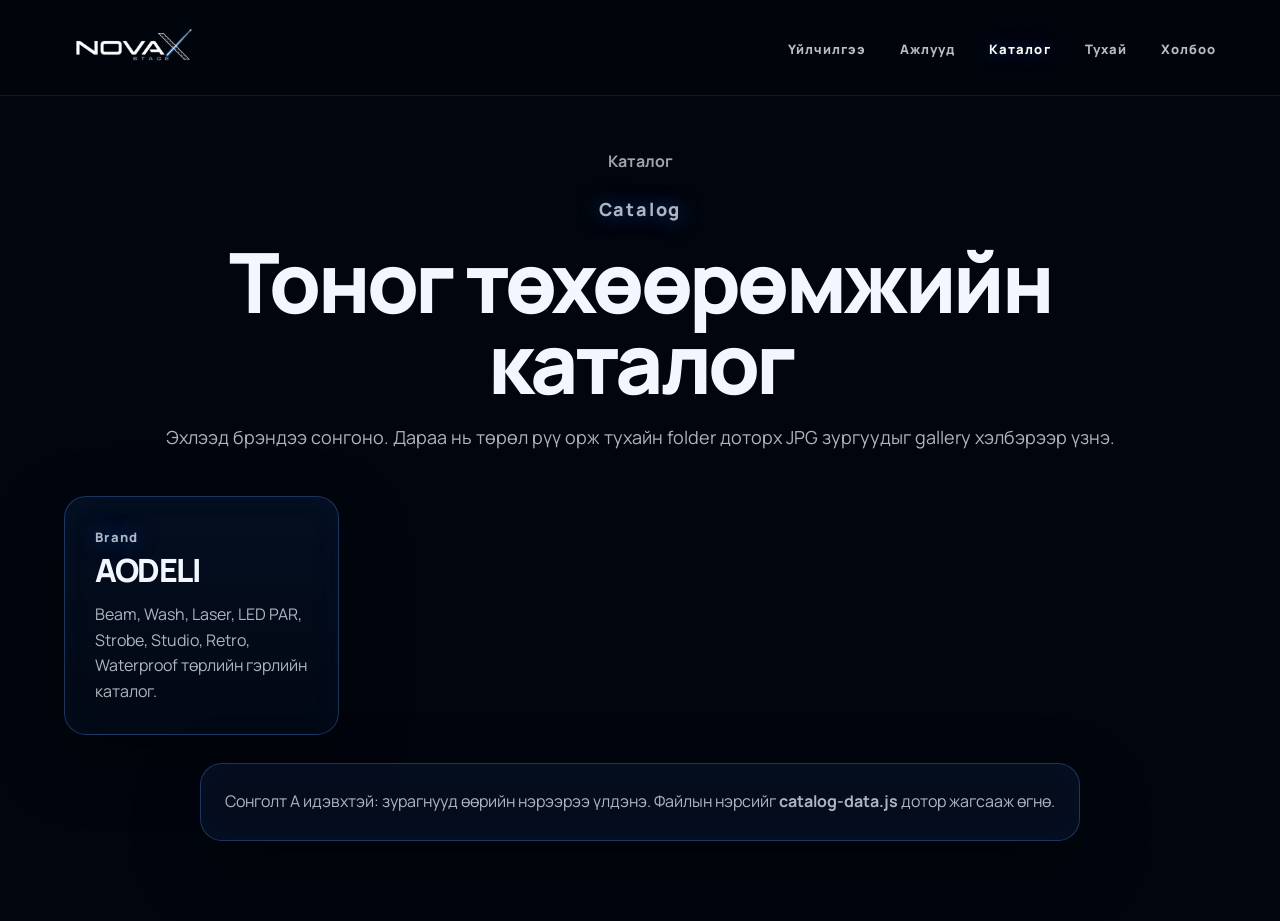
==== catalog.html @ 00e773fb "zasvar" ====
<!DOCTYPE html>
<html lang="mn">
<head>
  <meta charset="UTF-8" />
  <meta name="viewport" content="width=device-width, initial-scale=1.0" />
  <meta name="description" content="NOVAX STAGE тоног төхөөрөмжийн каталог." />
  <title>NOVAX STAGE – Каталог</title>
  <link rel="icon" href="favicon.ico" />
  <link rel="preconnect" href="https://fonts.googleapis.com">
  <link rel="preconnect" href="https://fonts.gstatic.com" crossorigin>
  <link href="https://fonts.googleapis.com/css2?family=Manrope:wght@300;400;500;600;700;800&display=swap" rel="stylesheet">
  <link rel="stylesheet" href="style.css" />
</head>
<body>
  <div class="progress" id="progress"></div>

  <nav class="navbar scrolled" id="navbar">
    <a href="index.html#home" class="brand" aria-label="NOVAX home">
      <img src="novax-logo.png" alt="NOVAX STAGE logo">
    </a>

    <ul class="nav-links" id="navLinks">
      <li><a href="index.html#services">Үйлчилгээ</a></li>
      <li><a href="index.html#projects">Ажлууд</a></li>
      <li><a class="active" href="catalog.html">Каталог</a></li>
      <li><a href="index.html#about">Тухай</a></li>
      <li><a href="index.html#contact">Холбоо</a></li>
    </ul>

    <button class="nav-toggle" id="navToggle" aria-label="Menu" type="button">
      <span></span><span></span><span></span>
    </button>
  </nav>

  <main class="catalog-page">
    <div class="catalog-hero reveal">
      <div class="breadcrumb" id="breadcrumb"></div>
      <p class="eyebrow">Catalog</p>
      <h1 id="catalogTitle">Тоног төхөөрөмжийн каталог</h1>
      <p id="catalogSubtitle">Брэндээ сонгоод төрлөөр нь үзнэ үү. Зураг дээр дарахад томоор нээгдэж, баруун/зүүн сум дарахад дараагийн зураг харагдана.</p>
    </div>

    <section id="catalogContent"></section>
  </main>

  <div class="lightbox" id="lightbox" aria-hidden="true">
    <button class="lb-close" type="button" id="lbClose">×</button>
    <button class="lb-prev" type="button" id="lbPrev">‹</button>
    <img id="lbImage" src="" alt="Catalog image">
    <button class="lb-next" type="button" id="lbNext">›</button>
    <div class="lb-caption" id="lbCaption"></div>
  </div>

  <div class="modal" id="quoteModal" aria-hidden="true">
    <div class="modal-card">
      <button class="close" type="button" data-quote-close>×</button>
      <h3>Үнийн санал авах</h3>
      <p>Нэр, утас, имэйл болон сонирхож буй тоног төхөөрөмжийн мэдээллээ үлдээгээрэй.</p>
      <form id="quoteForm" action="https://formspree.io/f/mgorqynz" method="POST">
        <input name="name" placeholder="Таны нэр" required>
        <input name="phone" placeholder="Утасны дугаар" required>
        <input name="email" type="email" placeholder="Имэйл хаяг" required>
        <textarea name="message" placeholder="Сонирхож буй брэнд, төрөл, model эсвэл арга хэмжээний мэдээлэл..." required></textarea>
        <input type="hidden" name="_subject" value="NOVAX STAGE - Каталогийн үнийн санал">
        <button class="btn primary" type="submit">Илгээх</button>
      </form>
      <div class="success" id="quoteSuccess">
        <div class="success-icon">✓</div>
        <h3>Баярлалаа!</h3>
        <p>Таны хүсэлт амжилттай илгээгдлээ.</p>
        <button class="btn primary" type="button" data-quote-close>Хаах</button>
      </div>
    </div>
  </div>

<script src="main.js"></script>
<script src="catalog-data.js"></script>
<script src="catalog.js"></script>
</body>
</html>
---- style.css ----
:root{
  --bg:#01050d;
  --blue:#2f7dff;
  --cyan:#00b7ff;
  --text:#f2f7ff;
  --muted:rgba(242,247,255,.72);
  --panel:rgba(7,17,36,.72);
  --line:rgba(84,151,255,.30);
  --deep:rgba(1,5,13,.92);
}
*{box-sizing:border-box}
html{scroll-behavior:smooth}
body{margin:0;background:var(--bg);color:var(--text);font-family:"Manrope",Arial,sans-serif;overflow-x:hidden}
a{color:inherit}
button,input,textarea,a{font-family:"Manrope",Arial,sans-serif}
.progress{position:fixed;top:0;left:0;height:3px;width:0;background:linear-gradient(90deg,var(--blue),var(--cyan));z-index:9999;box-shadow:0 0 22px rgba(47,125,255,.7)}

.navbar{position:fixed;top:0;left:0;right:0;z-index:1000;height:96px;padding:0 5vw;display:flex;align-items:center;justify-content:space-between;background:rgba(1,5,13,.60);backdrop-filter:blur(18px);border-bottom:1px solid rgba(255,255,255,.08);transition:.32s ease}
.navbar.scrolled{background:rgba(1,5,13,.88)}
.brand{display:flex;align-items:center;text-decoration:none;flex-shrink:0}
.brand img{height:92px;width:auto;display:block;object-fit:contain}
.nav-links{display:flex;gap:34px;list-style:none;margin:0;padding:0;align-items:center}
.nav-links a{text-decoration:none;color:rgba(242,247,255,.76);letter-spacing:.08em;font-size:13px;font-weight:800;white-space:nowrap;transition:.2s}
.nav-links a:hover,.nav-links a.active{color:#fff;text-shadow:0 0 18px rgba(47,125,255,.55)}
.nav-toggle{display:none;border:0;background:none;padding:8px;cursor:pointer}
.nav-toggle span{display:block;width:30px;height:3px;background:#fff;margin:6px 0;border-radius:4px}

.hero{position:relative;min-height:100svh;padding:140px 5vw 180px;display:flex;align-items:center;justify-content:center;text-align:center;overflow:hidden;background:linear-gradient(180deg,rgba(1,5,13,.82),rgba(1,5,13,.36) 45%,rgba(1,5,13,.88)),url("hero-bg.png") center 52%/cover no-repeat}
.hero:before{content:"";position:absolute;inset:0;background:linear-gradient(90deg,rgba(0,0,0,.66),transparent 26%,transparent 74%,rgba(0,0,0,.66));z-index:1;pointer-events:none}
.hero-glow{position:absolute;left:50%;bottom:6%;width:58vw;height:26vw;transform:translateX(-50%);background:radial-gradient(ellipse,rgba(0,183,255,.33),transparent 68%);filter:blur(26px);animation:pulse 4s infinite ease-in-out;z-index:1}
@keyframes pulse{0%,100%{opacity:.55;transform:translateX(-50%) scale(.92)}50%{opacity:1;transform:translateX(-50%) scale(1.05)}}
.hero-content{position:relative;z-index:2;max-width:980px;width:100%;margin:0 auto;transform:translateY(-18px)}
.eyebrow{margin:0 0 16px;color:#65a7ff;letter-spacing:.10em;font-size:13px;font-weight:800;text-shadow:0 0 20px rgba(47,125,255,.62)}
h1,h2,h3{font-family:"Manrope",Arial,sans-serif;font-weight:800;margin:0;letter-spacing:-.045em}
.hero h1{font-size:clamp(42px,5.4vw,94px);line-height:1.06;max-width:920px;margin:0 auto;color:#f2f7ff;text-shadow:0 14px 46px rgba(0,0,0,.72),0 0 26px rgba(47,125,255,.18)}
.hero-sub{max-width:720px;margin:26px auto 32px;color:rgba(242,247,255,.80);font-size:18px;line-height:1.7;text-align:center}
.hero-actions{display:flex;gap:16px;justify-content:center;align-items:center;flex-wrap:wrap}
.btn{border:0;border-radius:999px;padding:16px 28px;display:inline-flex;align-items:center;justify-content:center;text-decoration:none;letter-spacing:.06em;font-weight:800;font-size:13px;cursor:pointer;transition:.25s;min-height:52px}
.btn:hover{transform:translateY(-3px)}
.primary{background:linear-gradient(135deg,var(--blue),var(--cyan));color:#fff;box-shadow:0 20px 54px rgba(47,125,255,.34),0 0 32px rgba(0,183,255,.18)}
.ghost{background:rgba(255,255,255,.06);border:1px solid rgba(255,255,255,.16);backdrop-filter:blur(10px)}
.hero-metrics{position:absolute;z-index:2;left:50%;bottom:34px;transform:translateX(-50%);width:min(92vw,940px);display:grid;grid-template-columns:repeat(3,1fr);gap:16px;margin:0}
.hero-metrics div,.card,.project-card,.number,.contact-card,.brand-card,.type-card,.gallery-item,.catalog-info{background:var(--panel);border:1px solid var(--line);border-radius:22px;backdrop-filter:blur(14px);box-shadow:0 24px 70px rgba(0,0,0,.25),inset 0 0 32px rgba(47,125,255,.04)}
.hero-metrics div{padding:22px 26px;min-height:104px}
.hero-metrics strong{display:block;font-size:34px;font-weight:800}
.hero-metrics span{color:var(--muted);font-size:13px;letter-spacing:.04em;font-weight:700}

.section{padding:125px 5vw}.section-head{text-align:center;max-width:900px;margin:0 auto 54px}.section h2{font-size:clamp(44px,6vw,92px);line-height:.98}.section-head p{color:var(--muted);line-height:1.7}.cards{display:grid;gap:18px;max-width:1240px;margin:auto}.four{grid-template-columns:repeat(4,1fr)}.card{padding:34px;min-height:230px;transition:.25s}.card:hover,.project-card:hover,.number:hover,.contact-card:hover,.brand-card:hover,.type-card:hover,.gallery-item:hover{transform:translateY(-6px);border-color:rgba(101,167,255,.72);box-shadow:0 30px 80px rgba(0,0,0,.35),0 0 32px rgba(47,125,255,.18)}.icon{width:58px;height:58px;border-radius:50%;display:grid;place-items:center;margin-bottom:26px;color:#78b0ff;border:1px solid rgba(94,161,255,.5);background:rgba(47,125,255,.10);font-size:26px}.card h3{font-size:32px;margin-bottom:12px}.card p{color:var(--muted);line-height:1.7}
.services-section{position:relative;overflow:hidden;background:linear-gradient(180deg,rgba(1,5,13,.86),rgba(1,5,13,.88)),url("services-bg.png") center/cover no-repeat}.services-section:before{content:"";position:absolute;inset:0;background:radial-gradient(circle at 50% 38%,rgba(47,125,255,.20),transparent 48%),linear-gradient(90deg,rgba(0,0,0,.55),transparent 28%,transparent 72%,rgba(0,0,0,.55));pointer-events:none;z-index:1}.services-section>*{position:relative;z-index:2}
.projects{background:linear-gradient(180deg,rgba(47,125,255,.06),transparent)}.project-grid{display:grid;grid-template-columns:repeat(3,1fr);gap:18px;max-width:1180px;margin:0 auto 50px}.project-card{min-height:300px;padding:34px;display:flex;flex-direction:column;justify-content:flex-end;background:linear-gradient(180deg,rgba(47,125,255,.08),rgba(3,10,22,.82));transition:.25s}.project-card span{color:#65a7ff;letter-spacing:.08em;font-weight:800;font-size:12px}.project-card h3{font-size:34px;margin:10px 0}.project-card p{color:var(--muted)}.project-list{max-width:1100px;margin:auto;border-top:1px solid var(--line)}.row{display:grid;grid-template-columns:70px 1.4fr 1fr 80px;gap:18px;padding:26px 0;border-bottom:1px solid var(--line);align-items:center}.row b,.row span{color:#65a7ff}.row strong{font-weight:800}.row em{font-style:normal;text-align:right;color:var(--muted)}
.catalog-preview{background:radial-gradient(circle at 50% 20%,rgba(47,125,255,.12),transparent 35%)}.catalog-cta{text-align:center}
.about{display:grid;grid-template-columns:1.1fr .9fr;gap:70px;align-items:center;background:radial-gradient(circle at 20% 30%,rgba(47,125,255,.12),transparent 32%)}.about h2{font-size:clamp(52px,8vw,108px);line-height:.9;margin-bottom:30px}.about p{color:var(--muted);font-size:19px;line-height:1.75}.numbers{display:grid;gap:16px}.number{padding:30px}.number strong{display:block;font-size:52px;color:#78b0ff}.number span{color:var(--muted);letter-spacing:.04em;font-weight:800;font-size:13px}.contact{position:relative;min-height:100svh;padding:115px 5vw 34px;display:flex;flex-direction:column;align-items:center;text-align:center;background:linear-gradient(180deg,rgba(1,5,13,.88),rgba(1,5,13,.52) 30%,rgba(1,5,13,.18) 52%,rgba(1,5,13,.54) 82%,rgba(1,5,13,.86)),url("contact-bg.png") center 55%/cover no-repeat;overflow:hidden}.contact:before{content:"";position:absolute;inset:0;background:linear-gradient(90deg,rgba(0,0,0,.62),transparent 22%,transparent 78%,rgba(0,0,0,.62));z-index:1}.contact:after{content:"";position:absolute;left:50%;bottom:-18%;width:72vw;max-width:980px;height:46vh;transform:translateX(-50%) scale(.78);z-index:1;opacity:0;background:radial-gradient(ellipse,rgba(0,183,255,.48),rgba(47,125,255,.16) 48%,transparent 72%);filter:blur(18px);transition:1.2s;mix-blend-mode:screen}.contact.light-on:after{opacity:1;transform:translateX(-50%) scale(1);animation:pulse 3.2s infinite ease-in-out}.contact>*{position:relative;z-index:2}.contact-main{max-width:760px}.contact h2{font-size:clamp(44px,6vw,92px);line-height:.96;margin-bottom:22px}.contact-main p{color:rgba(242,247,255,.88);line-height:1.7;font-size:18px;max-width:680px;margin:0 auto 28px;text-shadow:0 2px 18px rgba(0,0,0,.8)}.contact-cards{width:min(100%,1040px);display:grid;grid-template-columns:repeat(3,1fr);gap:18px;margin:auto auto 24px}.contact-card{padding:28px;text-align:left;text-decoration:none;min-height:118px;display:flex;flex-direction:column;justify-content:center;transition:.25s}.contact-card span{color:rgba(242,247,255,.66);letter-spacing:.08em;font-weight:800;font-size:12px;margin-bottom:10px}.contact-card strong{font-size:18px;word-break:normal;overflow-wrap:anywhere}.socials{display:flex;gap:18px;justify-content:center;margin-bottom:20px}.socials a{color:#fff;text-decoration:none;border:1px solid var(--line);border-radius:999px;padding:10px 18px;background:rgba(255,255,255,.06);font-weight:800;font-size:13px}.copy{font-size:14px;color:rgba(242,247,255,.78);font-weight:700;text-shadow:0 2px 16px rgba(0,0,0,.75)}

/* Catalog page */
.catalog-page{min-height:100svh;padding:150px 5vw 80px;background:linear-gradient(180deg,rgba(1,5,13,.82),rgba(1,5,13,.96)),url("services-bg.png") center/cover fixed no-repeat}.catalog-hero{text-align:center;max-width:980px;margin:0 auto 44px}.catalog-hero h1{font-size:clamp(44px,6.5vw,96px);line-height:.98}.catalog-hero p{color:var(--muted);font-size:18px;line-height:1.7}.breadcrumb{display:flex;gap:10px;justify-content:center;align-items:center;flex-wrap:wrap;margin-bottom:22px;color:rgba(242,247,255,.66);font-weight:700}.breadcrumb a{text-decoration:none;color:#78b0ff}.catalog-grid{display:grid;grid-template-columns:repeat(4,1fr);gap:18px;max-width:1180px;margin:0 auto}.brand-card,.type-card{padding:30px;text-decoration:none;min-height:180px;display:flex;flex-direction:column;justify-content:flex-end;transition:.25s;background:linear-gradient(180deg,rgba(47,125,255,.08),rgba(3,10,22,.82))}.brand-card h3,.type-card h3{font-size:32px;margin-bottom:10px}.brand-card p,.type-card p{color:var(--muted);line-height:1.6;margin:0}.catalog-info{max-width:880px;margin:28px auto 0;padding:24px;color:var(--muted);line-height:1.7}.gallery-toolbar{max-width:1180px;margin:0 auto 20px;display:flex;gap:14px;justify-content:space-between;align-items:center;flex-wrap:wrap}.gallery-toolbar h2{font-size:clamp(34px,4vw,64px)}.gallery-grid{display:grid;grid-template-columns:repeat(4,1fr);gap:18px;max-width:1180px;margin:0 auto}.gallery-item{display:block;overflow:hidden;padding:0;cursor:pointer;aspect-ratio:1/1;background:rgba(7,17,36,.72)}.gallery-item img{width:100%;height:100%;object-fit:cover;display:block;transition:.35s}.gallery-item:hover img{transform:scale(1.04)}.empty-gallery{max-width:800px;margin:30px auto;padding:26px;border:1px dashed rgba(101,167,255,.42);border-radius:22px;text-align:center;color:var(--muted);line-height:1.7;background:rgba(7,17,36,.46)}
.lightbox{position:fixed;inset:0;z-index:3000;display:none;align-items:center;justify-content:center;background:rgba(0,0,0,.88);backdrop-filter:blur(10px);padding:22px}.lightbox.open{display:flex}.lightbox img{max-width:min(100%,1100px);max-height:84svh;object-fit:contain;border-radius:18px;box-shadow:0 30px 90px rgba(0,0,0,.6)}.lightbox button{position:absolute;border:1px solid rgba(255,255,255,.20);background:rgba(7,17,36,.72);color:#fff;border-radius:999px;cursor:pointer;backdrop-filter:blur(12px)}.lb-close{top:24px;right:24px;width:46px;height:46px;font-size:28px}.lb-prev,.lb-next{top:50%;transform:translateY(-50%);width:54px;height:54px;font-size:30px}.lb-prev{left:24px}.lb-next{right:24px}.lb-caption{position:absolute;left:50%;bottom:20px;transform:translateX(-50%);color:rgba(242,247,255,.78);font-weight:700;background:rgba(7,17,36,.72);border:1px solid rgba(255,255,255,.12);padding:9px 16px;border-radius:999px}

.modal{position:fixed;inset:0;z-index:2000;display:none;align-items:center;justify-content:center;padding:22px;background:rgba(0,0,0,.78);backdrop-filter:blur(12px)}.modal.open{display:flex}.modal-card{position:relative;width:min(100%,500px);border-radius:24px;padding:34px;background:radial-gradient(circle at top,rgba(47,125,255,.20),transparent 42%),rgba(3,10,22,.96);border:1px solid rgba(94,161,255,.36);box-shadow:0 30px 90px rgba(0,0,0,.62)}.close{position:absolute;right:18px;top:16px;width:38px;height:38px;border-radius:50%;border:1px solid rgba(255,255,255,.16);background:rgba(255,255,255,.06);color:#fff;font-size:26px;cursor:pointer}.modal h3{font-size:38px}.modal p{color:var(--muted);line-height:1.6}form{display:grid;gap:14px}input,textarea{width:100%;padding:15px 16px;border-radius:14px;border:1px solid rgba(94,161,255,.32);background:rgba(255,255,255,.06);color:#fff;font:inherit;outline:none}textarea{min-height:120px;resize:vertical}.success{display:none;text-align:center}.success.show{display:block}.success-icon{width:68px;height:68px;border-radius:50%;display:grid;place-items:center;margin:0 auto 18px;background:linear-gradient(135deg,var(--blue),var(--cyan));font-size:34px;font-weight:900}
.reveal{opacity:0;transform:translateY(24px);transition:opacity .8s ease,transform .8s ease}.reveal.visible{opacity:1;transform:translateY(0)}
.sound-toggle{position:fixed;right:24px;bottom:24px;z-index:1800;display:inline-flex;align-items:center;gap:8px;padding:12px 16px;border-radius:999px;border:1px solid rgba(84,151,255,.38);background:rgba(7,17,36,.72);color:#f2f7ff;backdrop-filter:blur(14px);box-shadow:0 16px 42px rgba(0,0,0,.32),0 0 24px rgba(47,125,255,.16);cursor:pointer;font-weight:800;letter-spacing:.04em;transition:.25s}.sound-toggle:hover{transform:translateY(-3px);border-color:rgba(101,167,255,.78)}.sound-toggle.playing{background:linear-gradient(135deg,rgba(47,125,255,.88),rgba(0,183,255,.68))}

@media(max-width:1100px){.four,.project-grid,.catalog-grid,.gallery-grid{grid-template-columns:repeat(2,1fr)}.contact-cards{grid-template-columns:1fr}.about{grid-template-columns:1fr}.row{grid-template-columns:1fr;gap:8px}.row em{text-align:left}}
@media(max-width:760px){
  .navbar{height:84px;padding:0 22px}.brand img{height:72px}.nav-toggle{display:block}.nav-links{position:fixed;top:84px;left:16px;right:16px;display:none;flex-direction:column;align-items:flex-start;gap:18px;padding:22px;background:rgba(3,10,22,.96);border:1px solid var(--line);border-radius:20px;backdrop-filter:blur(16px)}.nav-links.open{display:flex}.nav-links a{font-size:14px;letter-spacing:.06em}
  .hero{min-height:auto;padding:118px 22px 54px;display:block;text-align:center;background-position:center top}.hero:before{background:linear-gradient(180deg,rgba(1,5,13,.82),rgba(1,5,13,.52) 38%,rgba(1,5,13,.90))}.hero-content{transform:none;max-width:100%;padding:0 2px}.hero h1{font-size:clamp(32px,10.5vw,48px);line-height:1.12;letter-spacing:-.035em;max-width:100%;word-break:normal;overflow-wrap:break-word}.hero-sub{font-size:15.5px;line-height:1.65;margin:20px auto 24px;max-width:100%}.eyebrow{font-size:12px;letter-spacing:.07em;margin-bottom:12px}.hero-actions{gap:12px}.btn{width:100%;max-width:360px;padding:15px 22px}.hero-metrics{position:relative;left:auto;bottom:auto;transform:none;width:100%;grid-template-columns:1fr;gap:12px;margin:34px auto 0}.hero-metrics div{min-height:auto;padding:18px 20px}.hero-metrics strong{font-size:30px}.hero-metrics span{font-size:12px}.hero-glow{width:120vw;height:52vw;bottom:14%}
  .section{padding:84px 22px}.section h2{font-size:clamp(36px,10vw,54px);line-height:1.04}.section-head{margin-bottom:34px}.four,.project-grid,.catalog-grid,.gallery-grid{grid-template-columns:1fr}.card,.project-card,.brand-card,.type-card{min-height:180px;padding:26px}.project-card h3,.card h3,.brand-card h3,.type-card h3{font-size:28px}.about h2,.contact h2{font-size:clamp(40px,11vw,58px)}.about p,.contact-main p{font-size:16px}.contact{padding:90px 22px 30px;min-height:auto}.contact-card{padding:22px}.socials{flex-wrap:wrap}.catalog-page{padding:118px 22px 60px;background-attachment:scroll}.catalog-hero h1{font-size:clamp(38px,11vw,56px)}.catalog-hero p{font-size:16px}.gallery-toolbar{justify-content:center;text-align:center}.lb-prev{left:10px}.lb-next{right:10px}.lb-close{right:12px;top:12px}.lightbox{padding:12px}.lightbox img{max-height:78svh}.sound-toggle{right:16px;bottom:16px;padding:10px 13px}.sound-toggle .sound-text{display:none}
}
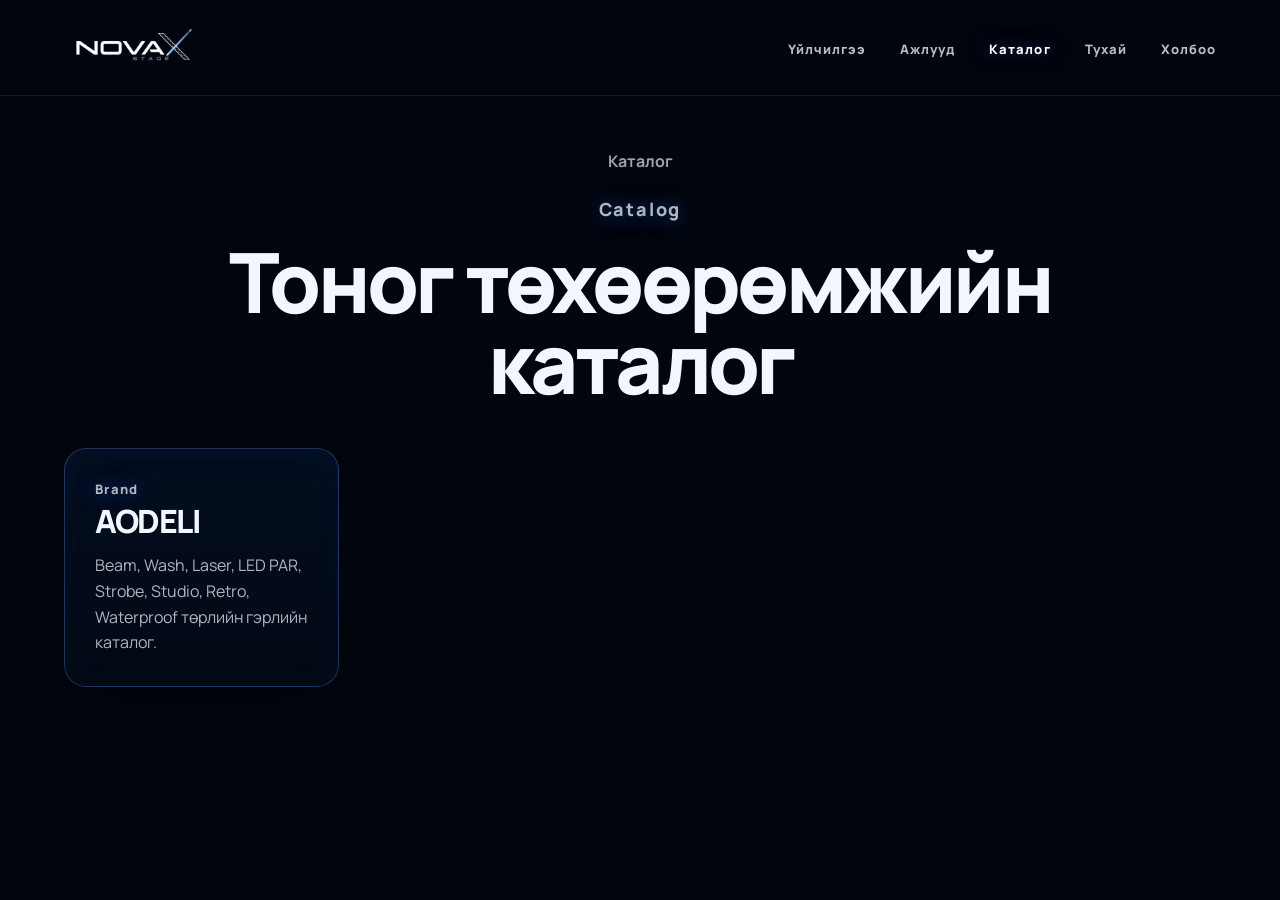
==== commit d0cbc8d1: "zaas" ====
--- a/catalog.html
+++ b/catalog.html
@@ -37,7 +37,6 @@
       <div class="breadcrumb" id="breadcrumb"></div>
       <p class="eyebrow">Catalog</p>
       <h1 id="catalogTitle">Тоног төхөөрөмжийн каталог</h1>
-      <p id="catalogSubtitle">Брэндээ сонгоод төрлөөр нь үзнэ үү. Зураг дээр дарахад томоор нээгдэж, баруун/зүүн сум дарахад дараагийн зураг харагдана.</p>
     </div>
 
     <section id="catalogContent"></section>
